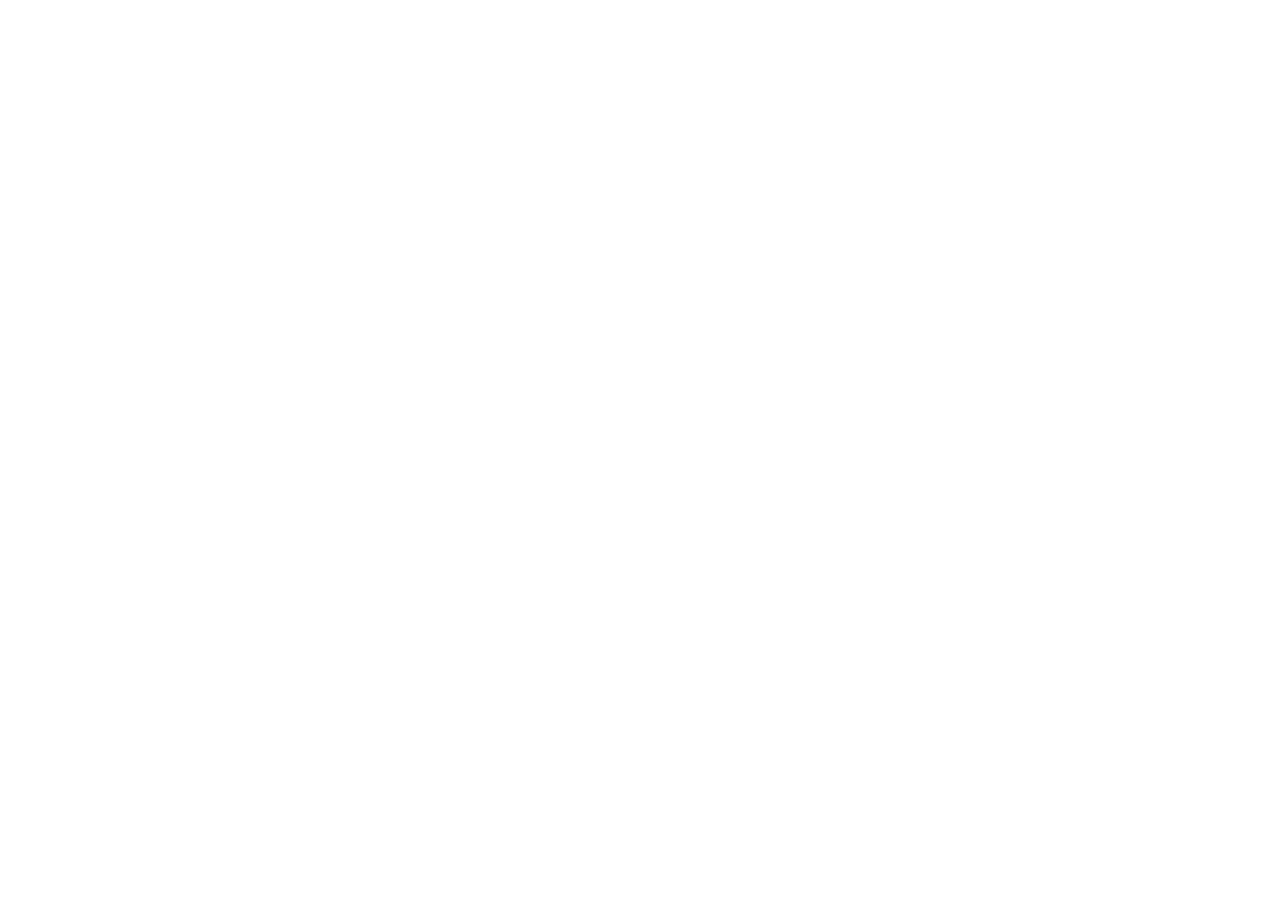
==== interface.html @ d73ac359 "criando interface.html" ====
<!DOCTYPE html>
<html lang="pt-br">
<head>
    <meta charset="UTF-8">
    <meta name="viewport" content="width=device-width, initial-scale=1.0">
    <title>Stone</title>
</head>
<body>
    <!--Parte header + widgets superiores do app da stone-->
    <header>

    </header>
    <!--Parte a ser implementada-->
    <section>

    </section>
    <!--Parte inferior do app da stone-->
    <footer>

    </footer>

</body>
</html>
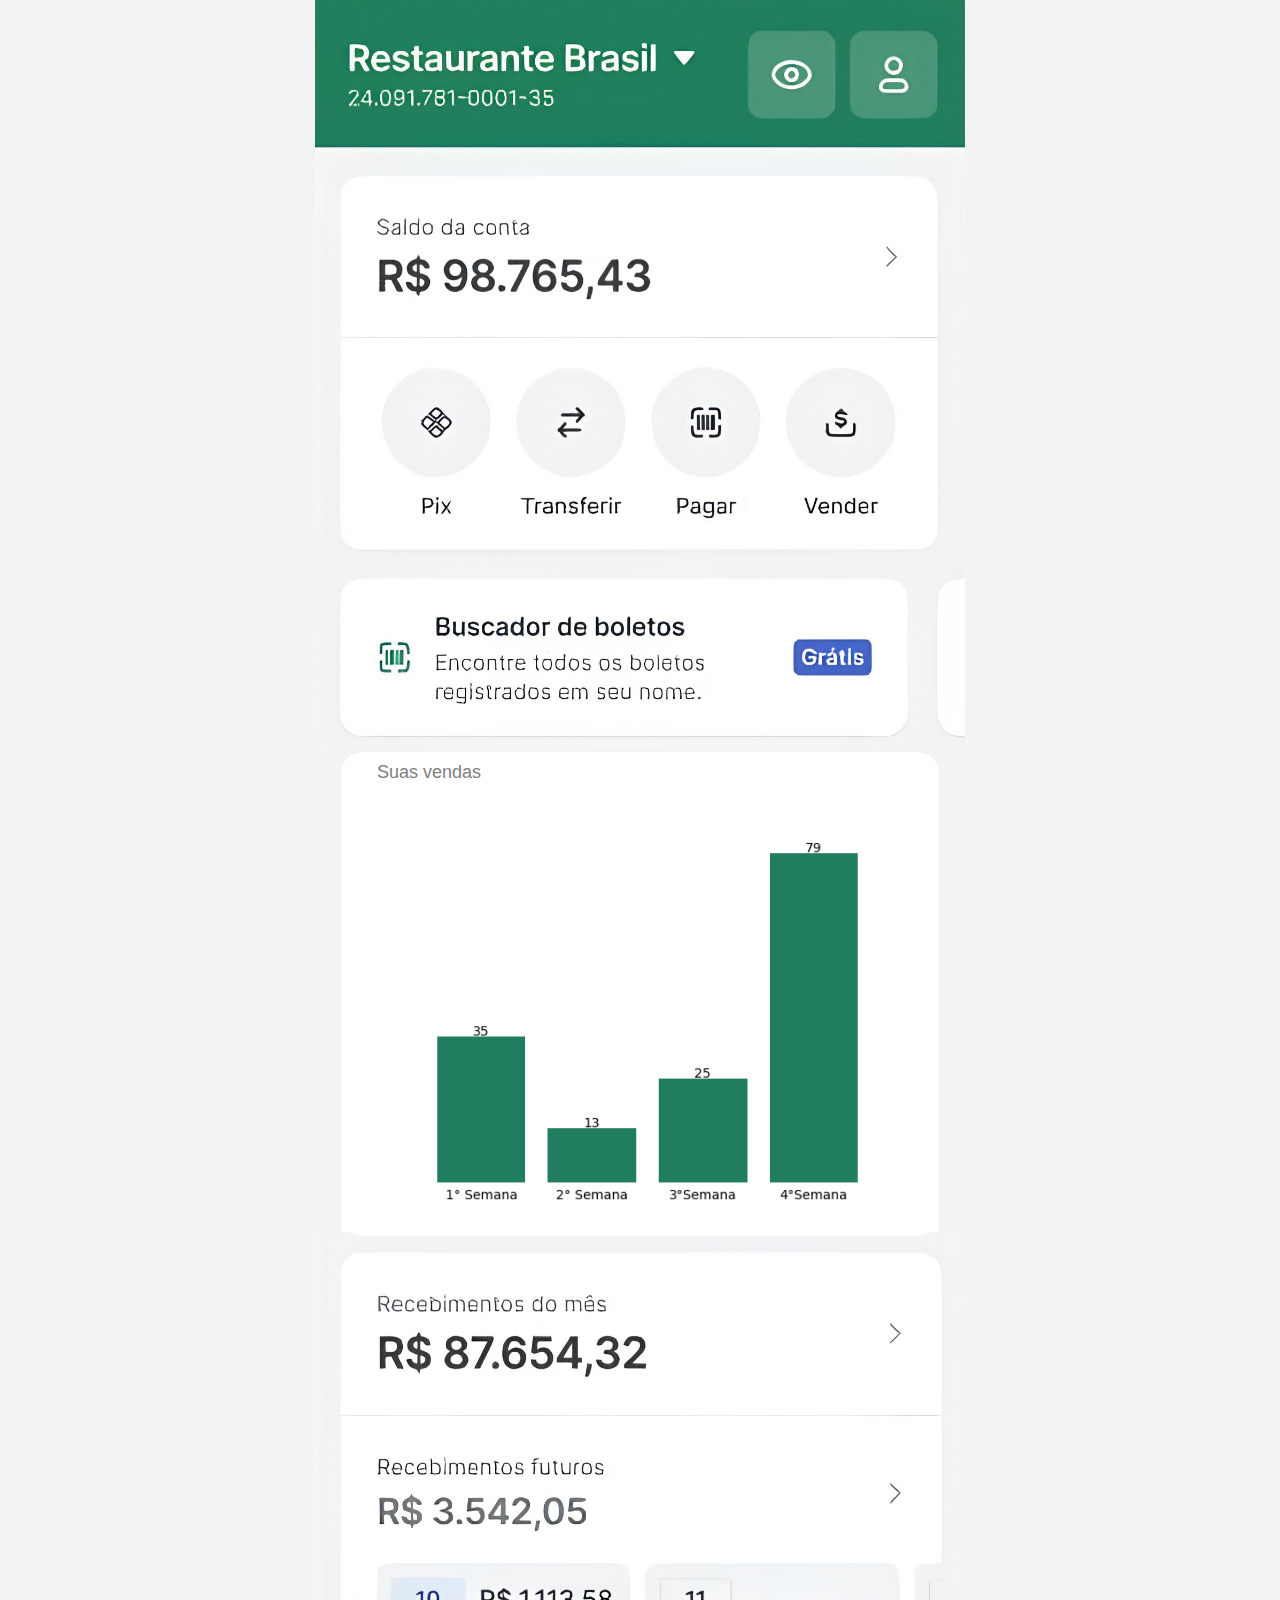
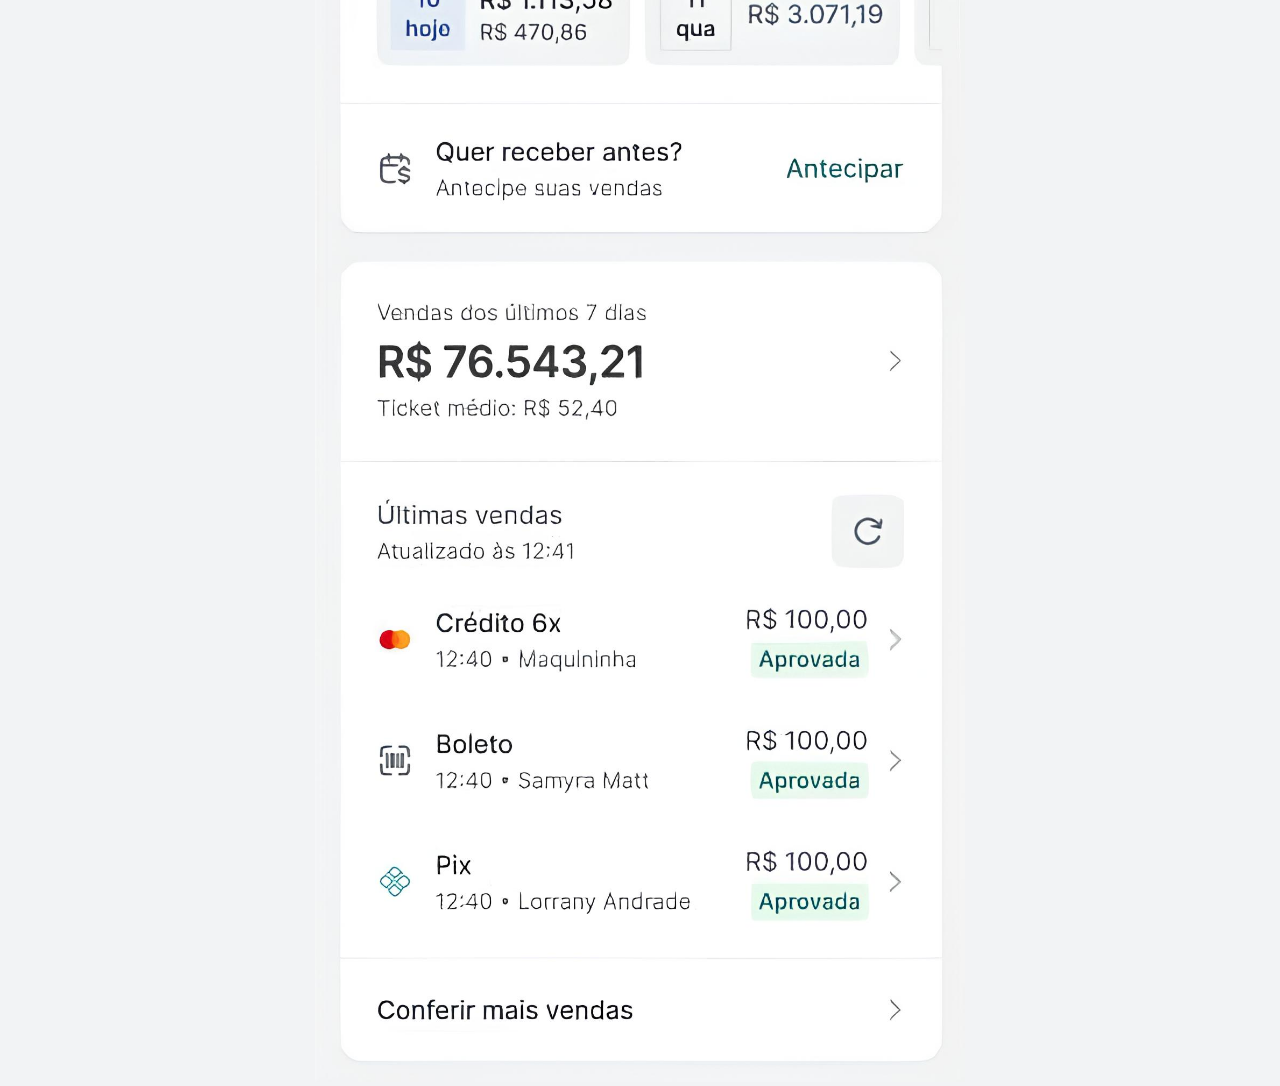
==== commit 88a99e0b: "inicio graficos" ====
--- a/interface.html
+++ b/interface.html
@@ -3,20 +3,59 @@
 <head>
     <meta charset="UTF-8">
     <meta name="viewport" content="width=device-width, initial-scale=1.0">
+    <style>
+        * {
+            margin: 0;
+            padding: 0;
+        }
+        img{
+            width: 100%;
+            
+        }
+        body {
+            max-width: 650px;
+            margin: auto;
+            background-color: rgba(242,243,245,255);
+            
+        }
+        .widget {
+            font-family: Arial, Helvetica, sans-serif;
+            max-width: 92%;
+            margin: auto;
+            background-color: white;
+            border-radius: 4%;
+        }
+        .widget p {
+            font-size: large;
+            color:grey;
+            font-weight: 200;
+            margin-left: 6%;
+            padding-top: 10px;
+        }
+        .grafico {
+            
+            
+        }
+    </style>
     <title>Stone</title>
 </head>
 <body>
     <!--Parte header + widgets superiores do app da stone-->
     <header>
+        <img src="appTop.jpeg" alt="">
+    </header>
 
-    </header>
     <!--Parte a ser implementada-->
-    <section>
+    <section class="widget">
+        <p>Suas vendas</p>
+        <figure class="grafico">
+            <img src="GraficoSemanal.png" alt="">
+        </figure>
+    </section>
 
-    </section>
     <!--Parte inferior do app da stone-->
     <footer>
-
+        <img src="appBottom.jpeg" alt="">
     </footer>
 
 </body>
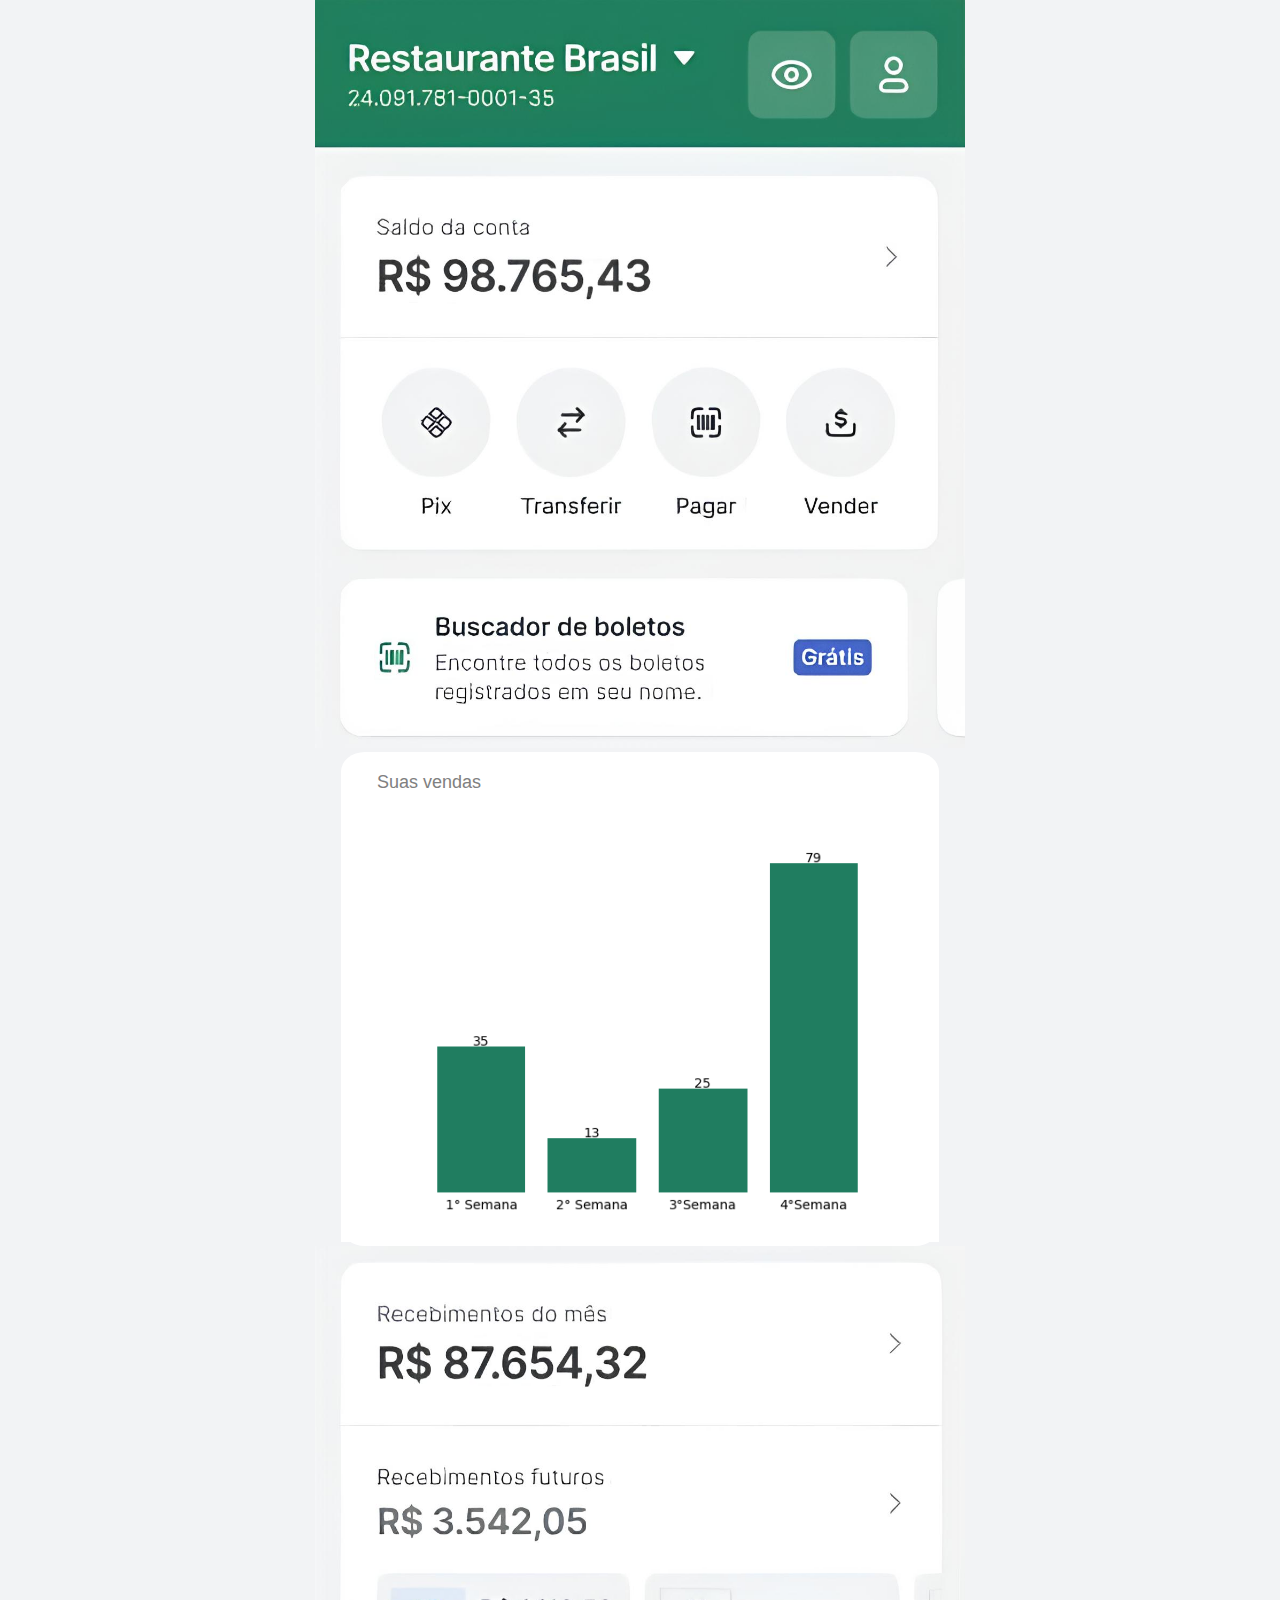
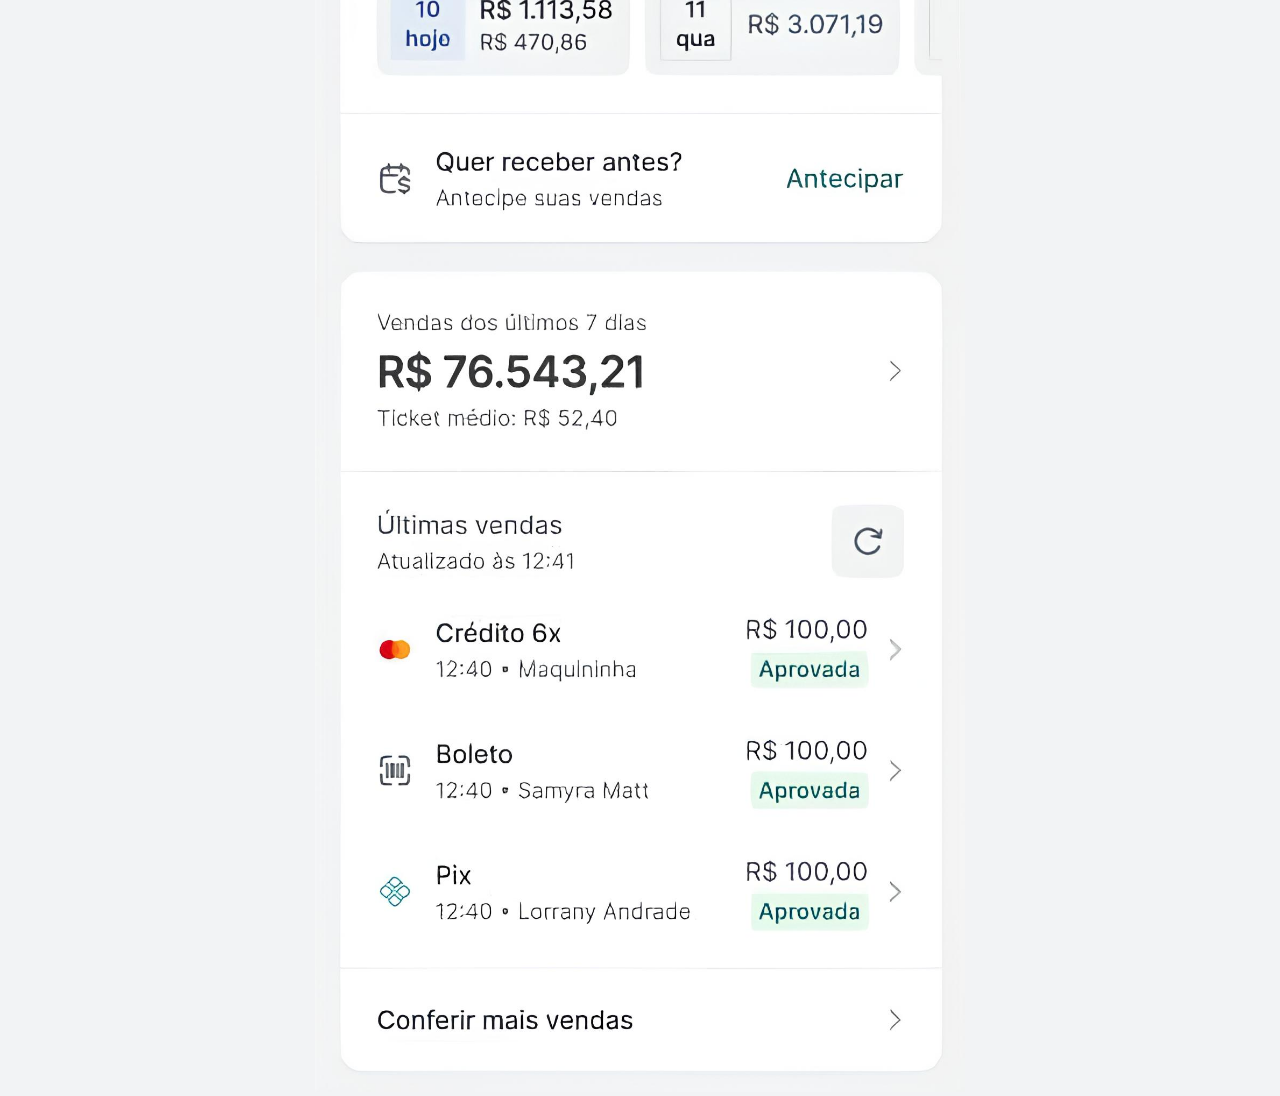
==== commit 0ce98fce: "updt" ====
--- a/interface.html
+++ b/interface.html
@@ -30,7 +30,7 @@
             color:grey;
             font-weight: 200;
             margin-left: 6%;
-            padding-top: 10px;
+            padding-top: 20px;
         }
         .grafico {
             
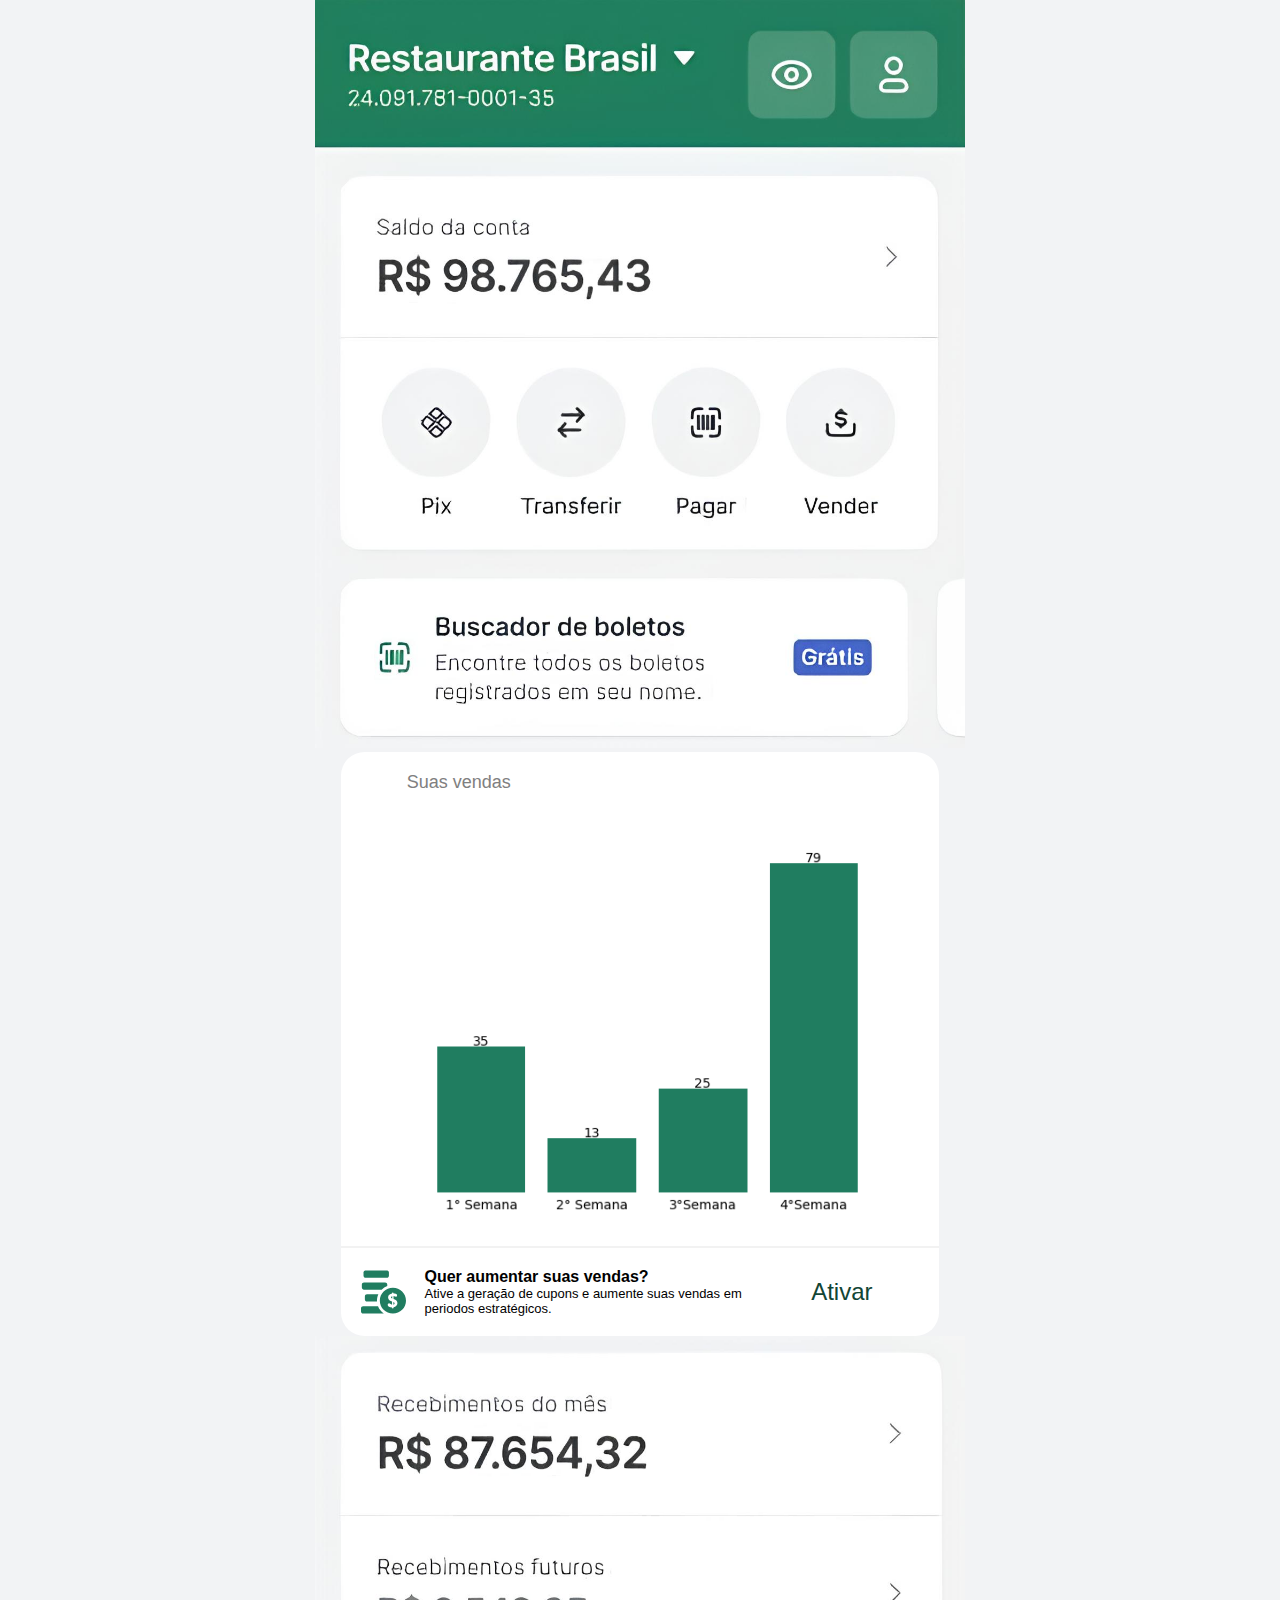
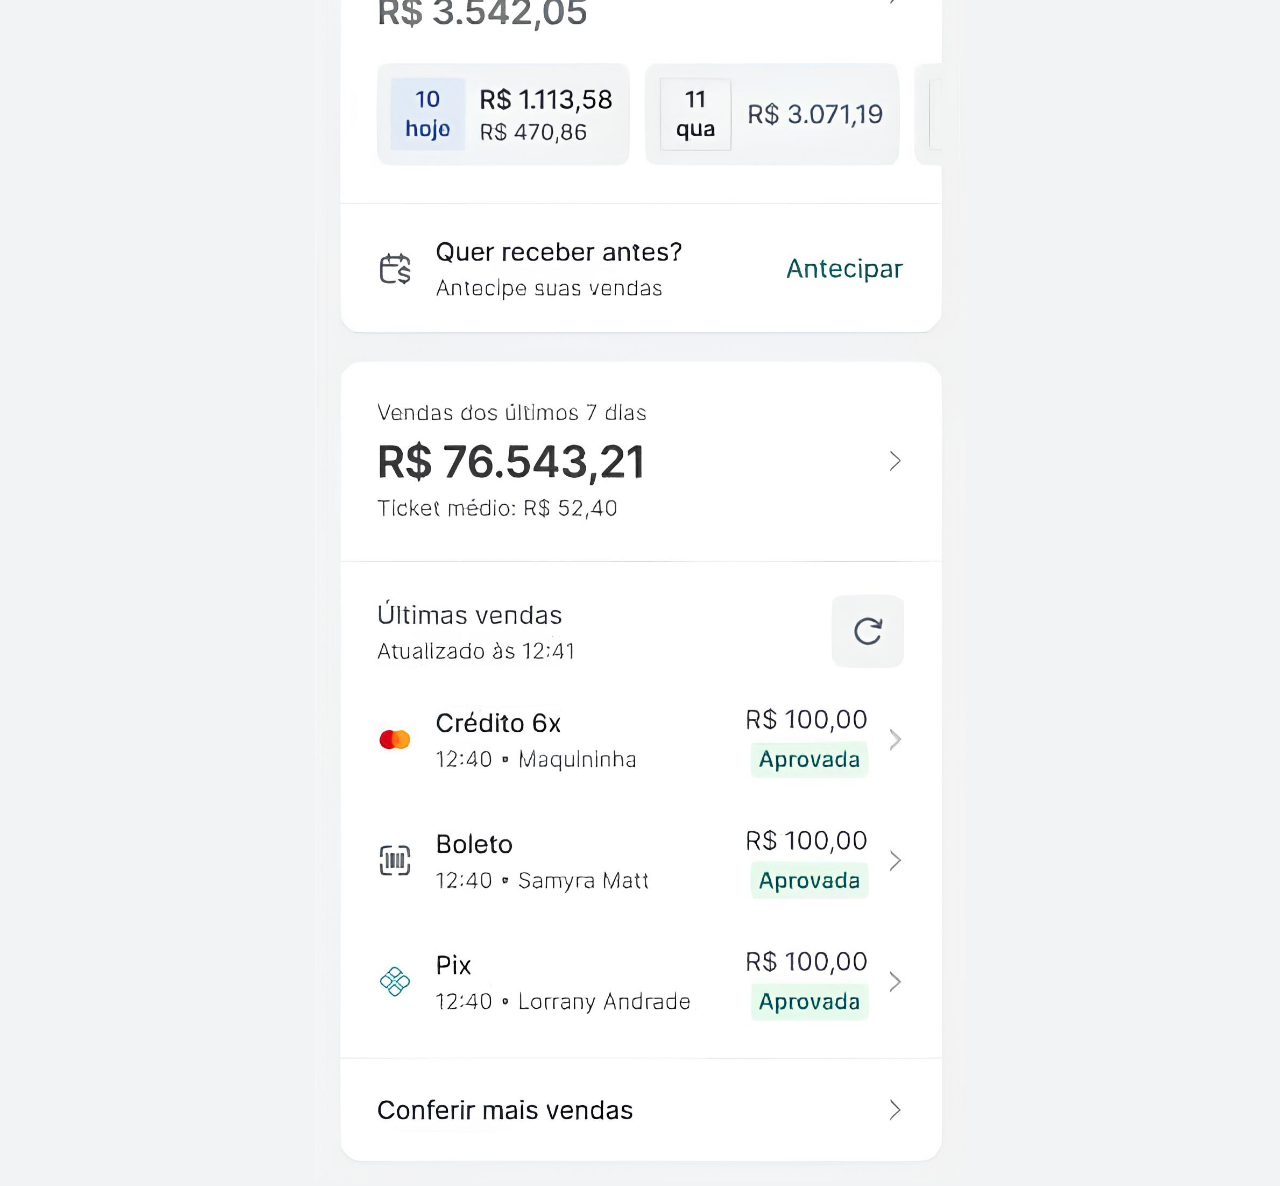
==== commit 72e74b11: "botão criado" ====
--- a/interface.html
+++ b/interface.html
@@ -25,17 +25,58 @@
             background-color: white;
             border-radius: 4%;
         }
-        .widget p {
+        .widget >p {
             font-size: large;
             color:grey;
             font-weight: 200;
             margin-left: 6%;
             padding-top: 20px;
         }
-        .grafico {
+        .widget button  {
+            display: flex;
+            padding: 20px;
+            width:  100%;
+            align-items: start;
+            
+            border-bottom: none;
+            border-left: none;
+            border-right: none;
+            border-color: rgba(128, 128, 128, 0.107);
+            background-color: transparent;
             
             
+
+            
         }
+        .widget h1,p{
+            font-size: small;
+            text-align: left;
+            padding-left: 5%;
+            width: 90%;
+           
+        }
+        .widget h1{
+            font-size: medium;
+        }
+        button section{
+            width: 70%;
+        }
+        .widget button img {
+            display: inline-block;
+            padding-top: 2px;
+            width: 8%;
+            
+        }
+        .link{
+            font-size: x-large;
+            font-family: Arial, Helvetica, sans-serif;
+            font-weight: 400;
+            color: #124535;
+            width: 20%;
+            margin:auto;
+            
+        }
+
     </style>
     <title>Stone</title>
 </head>
@@ -51,6 +92,17 @@
         <figure class="grafico">
             <img src="GraficoSemanal.png" alt="">
         </figure>
+        <button type="button" >
+            <img src="coins-cash-svgrepo-com.svg" alt="">
+            <section>
+                <h1>Quer aumentar suas vendas?</h1>
+                <p>Ative a geração de cupons e aumente suas vendas em periodos estratégicos.</p>
+            </section>
+            <p class="link">
+                Ativar
+            </p>
+
+        </button>
     </section>
 
     <!--Parte inferior do app da stone-->
